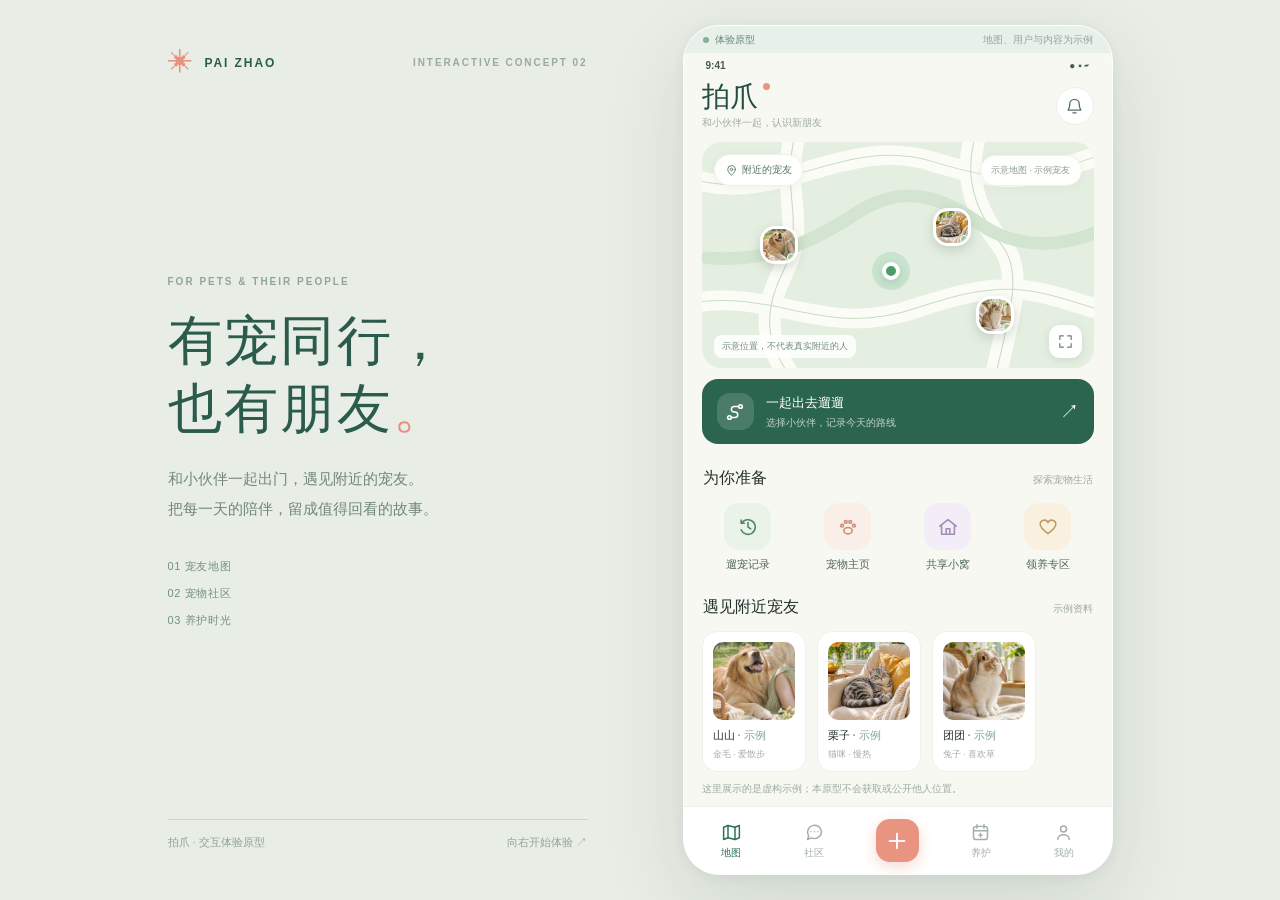
==== paizhua/index.html @ 7151ebad "Add Paizhua pet prototype share page" ====
<!doctype html>
<html lang="zh-CN">
<head>
  <meta charset="utf-8"><meta name="viewport" content="width=device-width,initial-scale=1,viewport-fit=cover">
  <meta name="theme-color" content="#f8f8f3"><title>拍爪 · 宠物交友体验原型</title>
  <link rel="stylesheet" href="style.css">
</head>
<body>
  <main class="stage">
    <aside class="editorial">
      <div class="editorial-brand"><span class="editorial-star">✳</span> PAI ZHAO <span class="v-label">INTERACTIVE CONCEPT 02</span></div>
      <div class="editorial-copy"><p class="eyebrow">FOR PETS & THEIR PEOPLE</p><h1>有宠同行，<br>也有朋友<span>。</span></h1><p>和小伙伴一起出门，遇见附近的宠友。<br>把每一天的陪伴，留成值得回看的故事。</p><div class="concept-list"><span>01 宠友地图</span><span>02 宠物社区</span><span>03 养护时光</span></div></div>
      <div class="editorial-footer"><span>拍爪 · 交互体验原型</span><span>向右开始体验 ↗</span></div>
    </aside>
    <section class="phone" aria-label="拍爪手机体验界面"><div class="demo-ribbon"><span class="ribbon-dot"></span> 体验原型 <span>地图、用户与内容为示例</span></div><div id="app" class="app"></div></section>
  </main>
  <div id="toast" role="status" aria-live="polite"></div>
  <script src="app.js"></script>
</body>
</html>
---- paizhua/style.css ----
:root{font-family:-apple-system,BlinkMacSystemFont,"PingFang SC","Microsoft YaHei",sans-serif;background:#e8ede6;color:#24312c;font-synthesis:none;--ink:#26342e;--green:#29634f;--green-dark:#224d3f;--sage:#e1efe1;--muted:#8d9c91;--line:#ecf0e9;--coral:#e88d7c;--sand:#f7f7f0;--white:#fff;--lav:#edeaf6}
*{box-sizing:border-box}html,body{margin:0;min-height:100%}button,input,select,textarea{font:inherit}button{cursor:pointer;border:0;background:none;color:inherit}button:focus-visible,input:focus-visible,select:focus-visible,textarea:focus-visible{outline:3px solid #87bea1;outline-offset:2px}img{display:block;max-width:100%}svg{display:block;width:22px;height:22px;fill:none;stroke:currentColor;stroke-width:1.7;stroke-linecap:round;stroke-linejoin:round}
[hidden]{display:none!important}.field label.upload{display:flex}
.stage{min-height:100vh;display:flex;align-items:center;justify-content:center;gap:95px;padding:24px}.editorial{width:420px;height:min(800px,calc(100vh - 50px));min-height:560px;display:flex;flex-direction:column;justify-content:space-between;color:#2a5b4b}.editorial-brand{display:flex;gap:10px;align-items:center;font-size:12px;letter-spacing:.16em;font-weight:800}.editorial-star{font-size:25px;line-height:1;color:#e7927d}.v-label{margin-left:auto;color:#9aaa9f;font-size:10px}.editorial-copy h1{font:700 54px/1.25 "Songti SC","SimSun",serif;letter-spacing:.045em;margin:21px 0}.editorial-copy h1 span{color:#e98f7f}.editorial-copy>p:not(.eyebrow){font-size:15px;line-height:2;color:#71877a}.eyebrow{font-size:10px;letter-spacing:.2em;font-weight:800;color:#91a69a}.concept-list{display:flex;flex-direction:column;gap:12px;font-size:11px;letter-spacing:.06em;color:#739181;margin-top:35px}.editorial-footer{border-top:1px solid #cbd7cc;padding-top:15px;display:flex;justify-content:space-between;font-size:11px;color:#92a397}
.phone{width:430px;height:min(850px,calc(100vh - 44px));min-height:620px;background:#f8f8f3;border:1px solid #fff;border-radius:36px;overflow:hidden;display:flex;flex-direction:column;box-shadow:0 28px 80px #2f473b20,0 2px 12px #2f473b10;position:relative}.demo-ribbon{flex:none;height:27px;display:flex;align-items:center;gap:6px;padding:0 19px;background:#e8f1e9;color:#678779;font-size:10px}.demo-ribbon span:last-child{margin-left:auto;color:#90a79a}.ribbon-dot{width:6px;height:6px;background:#83b395;border-radius:50%}.app{flex:1;min-height:0;display:flex;flex-direction:column;position:relative}.screen{flex:1;min-height:0;overflow-y:auto;overscroll-behavior:contain;scrollbar-width:none;animation:appear .22s ease-out}.screen::-webkit-scrollbar{display:none}@keyframes appear{from{opacity:.45;transform:translateY(5px)}to{opacity:1;transform:translateY(0)}}.status{height:25px;padding:0 22px;display:flex;justify-content:space-between;align-items:center;font-size:10px;font-weight:700;color:#435d50}.wrap{padding:0 18px 26px}.top{display:flex;align-items:center;justify-content:space-between;min-height:56px;gap:8px}.brand{font:700 28px/1 "Songti SC","SimSun",serif;color:#244d3f;letter-spacing:.03em}.brand i{display:inline-block;width:7px;height:7px;background:#ec947f;border-radius:50%;vertical-align:top;margin-left:4px}.top-sub{font-size:10px;color:#9caaa0;margin-top:5px}.icon-button{width:38px;height:38px;border:1px solid #edf0ea;background:white;display:grid;place-items:center;border-radius:50%;color:#567062;flex:none}.icon-button svg{width:19px;height:19px}.top-actions{display:flex;gap:8px}.small-head{height:56px;display:flex;align-items:center;gap:11px}.small-head h1{font-size:18px;letter-spacing:.01em;margin:0;font-weight:750}.small-head .right{margin-left:auto;color:#df8b79;font-size:12px;font-weight:700}.back{padding:6px;margin-left:-7px}.back svg{width:20px;height:20px}.sub{font-size:11px;color:#8fa095;margin:5px 0 0;line-height:1.6}.title{font-size:23px;letter-spacing:-.03em;margin:0}.section-head{display:flex;align-items:baseline;justify-content:space-between;margin:24px 1px 13px}.section-head h2{font-size:16px;margin:0;letter-spacing:.01em}.section-head span,.section-head button{font-size:10px;color:#9caa9f}.chip-row{display:flex;gap:7px;overflow-x:auto;scrollbar-width:none;padding-bottom:2px}.chip{white-space:nowrap;padding:8px 13px;background:#fff;color:#8a9a8d;border:1px solid #eaf0e9;border-radius:30px;font-size:11px}.chip.on{background:#dbeede;border-color:#dbeede;color:#2b6a50;font-weight:700}.tag{display:inline-flex;align-items:center;gap:4px;background:#eef4ea;color:#71917b;padding:5px 8px;border-radius:8px;font-size:10px}.tiny{font-size:10px;color:#9ba9a0}.muted{color:#8e9e93}.card{background:#fff;border:1px solid #eef1ea;border-radius:17px}.primary{height:48px;border-radius:13px;background:var(--green);color:white;width:100%;font-size:13px;font-weight:750}.primary:active,.press:active{transform:scale(.98)}.secondary{height:45px;border-radius:13px;border:1px solid #dde8df;background:white;color:#527b66;width:100%;font-size:12px;font-weight:700}.text-link{color:#518569;font-size:11px;font-weight:700}.notice{font-size:10px;line-height:1.7;color:#8e9f92;background:#eef3eb;border-radius:11px;padding:10px 12px}.notice.warm{background:#fcf2e8;color:#a58e77}.divider{height:1px;background:#eff1ed;margin:15px 0}.photo{object-fit:cover;background:#e9eee7}.avatar{height:39px;width:39px;border-radius:14px;object-fit:cover;background:#e7eee5;flex:none}
.nav{height:68px;flex:none;display:grid;grid-template-columns:repeat(5,1fr);align-items:center;background:#fff;border-top:1px solid #eef0e9;padding:4px 6px max(4px,env(safe-area-inset-bottom))}.nav button{display:flex;flex-direction:column;align-items:center;gap:3px;color:#a2afa5;font-size:10px}.nav button svg{width:21px;height:21px}.nav button.active{color:#2c7152;font-weight:750}.nav .plus{background:#e99480;color:#fff;width:43px;height:43px;border-radius:14px;margin:auto;display:grid;place-items:center;box-shadow:0 5px 14px #e4937b55}.nav .plus svg{width:22px;height:22px;stroke-width:2}
.map-card{position:relative;border-radius:20px;overflow:hidden;height:226px;background:#e5efe1;margin-top:8px}.map-svg{position:absolute;inset:0;width:100%;height:100%;stroke:none;fill:none}.map-top{position:absolute;top:12px;left:12px;right:12px;display:flex;align-items:center;justify-content:space-between;gap:8px}.map-loc,.map-badge{background:#fffffff2;border:1px solid #edf2ea;border-radius:20px;padding:8px 10px;font-size:10px;color:#587768;display:flex;align-items:center;gap:4px;box-shadow:0 2px 9px #39584010}.map-loc svg{width:13px;height:13px}.map-badge{font-size:9px;color:#8d9f90}.pin{position:absolute;width:38px;height:38px;border-radius:15px;border:3px solid #fff;overflow:hidden;box-shadow:0 4px 12px #34513b33;padding:0;animation:bob 3s ease-in-out infinite}.pin img{height:100%;width:100%;object-fit:cover}.pin:after{content:"";position:absolute;bottom:0;right:0;width:6px;height:6px;background:#9ccc9e;border-radius:50%;border:1px solid white}.pin.p1{left:15%;top:37%}.pin.p2{left:59%;top:29%;animation-delay:.6s}.pin.p3{left:70%;top:68%;animation-delay:1.2s}@keyframes bob{0%,100%{transform:translateY(0)}50%{transform:translateY(-3px)}}.map-me{position:absolute;left:46%;top:53%;width:18px;height:18px;background:#4e9b6c;border:4px solid #fff;border-radius:50%;box-shadow:0 0 0 10px #7cc39a44,0 3px 10px #47705a44}.map-caption{position:absolute;bottom:10px;left:12px;font-size:9px;color:#718b78;background:#ffffffda;padding:5px 8px;border-radius:8px}.map-expand{position:absolute;right:12px;bottom:10px;background:#fff;border-radius:11px;width:33px;height:33px;display:grid;place-items:center;color:#64836c;box-shadow:0 2px 8px #34533c22}.map-expand svg{width:17px;height:17px}.walk-cta{display:flex;align-items:center;gap:12px;background:#2c654f;color:white;padding:14px 15px;border-radius:16px;margin-top:11px;width:100%;text-align:left}.walk-cta .round{width:37px;height:37px;border-radius:13px;background:#ffffff25;display:grid;place-items:center}.walk-cta strong{display:block;font-size:13px}.walk-cta small{display:block;font-size:10px;opacity:.7;margin-top:4px}.walk-cta .arr{margin-left:auto;font-size:19px}.quick-grid{display:grid;grid-template-columns:repeat(4,1fr);gap:8px}.quick{display:flex;flex-direction:column;align-items:center;gap:7px;font-size:11px;color:#51685b}.quick-icon{width:47px;height:47px;border-radius:15px;display:grid;place-items:center;background:#eaf3e8;color:#51846a}.quick:nth-child(2) .quick-icon{background:#f9eee8;color:#d28876}.quick:nth-child(3) .quick-icon{background:#f3edf8;color:#a28bb5}.quick:nth-child(4) .quick-icon{background:#f9f0df;color:#c39b5e}.quick-icon svg{width:22px;height:22px}.friends{display:flex;gap:11px;overflow:auto;scrollbar-width:none}.friend{min-width:104px;width:104px;background:#fff;border:1px solid #eef1eb;border-radius:15px;padding:10px;text-align:left}.friend img{width:100%;height:78px;object-fit:cover;border-radius:10px}.friend strong{display:block;font-size:11px;margin-top:8px}.friend small{font-size:9px;color:#a2ada3}.friend i{font-style:normal;color:#7ca78d}.near-note{font-size:10px;color:#9bab9f;line-height:1.5;margin:9px 0 0}.feature-row{display:flex;gap:9px}.feature-tile{flex:1;text-align:left;background:#f9eee8;border-radius:15px;padding:13px;min-height:74px}.feature-tile:nth-child(2){background:#eef0f8}.feature-tile strong{display:block;font-size:12px}.feature-tile small{font-size:10px;color:#a19d98;display:block;margin-top:5px}
.walk-map{height:280px}.walk-info{display:flex;align-items:center;gap:10px;padding:14px;background:#fff;border:1px solid #eef1eb;border-radius:15px;margin:12px 0}.walk-info strong{font-size:13px}.walk-info small{font-size:10px;display:block;color:#98a89c;margin-top:4px}.walk-info .mode{margin-left:auto;font-size:10px;background:#e7f2e8;color:#6b9a7c;padding:7px 9px;border-radius:20px}.stats{display:flex;justify-content:space-around;background:#fff;border-radius:16px;padding:15px 0;border:1px solid #edf0e9}.stats strong{font-size:22px;letter-spacing:-.04em}.stats small{display:block;color:#a5b1a8;font-size:10px;margin-top:4px}.stats div{text-align:center}.action-row{display:grid;grid-template-columns:repeat(4,1fr);gap:8px}.mini-action{display:flex;align-items:center;flex-direction:column;gap:6px;font-size:10px;color:#678074}.mini-action span{height:43px;width:43px;background:#fff;border:1px solid #edf0e9;border-radius:14px;display:grid;place-items:center;color:#629478}.mini-action svg{height:20px;width:20px}.walk-controls{display:flex;gap:9px;margin-top:20px}.walk-controls button{flex:1}.route-list{display:flex;flex-direction:column;gap:9px}.route-item{text-align:left;padding:14px;width:100%;display:flex;align-items:center;gap:12px}.route-icon{width:42px;height:42px;border-radius:14px;background:#e7f2e7;color:#6b9a7c;display:grid;place-items:center}.route-item strong{display:block;font-size:12px}.route-item small{display:block;font-size:10px;color:#9dac9f;margin-top:5px}.route-item .arr{margin-left:auto;color:#a9b8ac}.route-preview{height:235px}
.feed-grid{display:grid;grid-template-columns:1fr 1fr;gap:10px;margin-top:13px}.post{overflow:hidden;cursor:pointer}.post img{width:100%;height:150px;object-fit:cover}.post-body{padding:11px}.post-body h3{font-size:12px;line-height:1.45;margin:0 0 9px;min-height:34px;word-break:break-word}.post-author{display:flex;align-items:center;gap:6px;font-size:10px;color:#98a69c}.post-author img{width:22px;height:22px;border-radius:50%;object-fit:cover}.post-author span:last-child{margin-left:auto}.topic-strip{background:#e0eee0;border-radius:16px;padding:15px;margin-top:14px;display:flex;align-items:center}.topic-strip small{font-size:9px;color:#78a389;letter-spacing:.08em}.topic-strip strong{font:700 16px "Songti SC","SimSun",serif;display:block;color:#315b48;margin-top:5px}.topic-strip button{margin-left:auto;border-radius:20px;background:#fff;padding:8px 12px;color:#5d8f72;font-size:10px}.detail-img{width:100%;max-height:360px;border-radius:18px;object-fit:cover}.detail-author{display:flex;gap:9px;align-items:center;margin:13px 0}.detail-author strong{font-size:12px}.detail-author small{display:block;color:#9dac9f;font-size:10px;margin-top:4px}.detail-author button{margin-left:auto;background:#eaf3e9;border-radius:20px;color:#5a9675;font-size:10px;padding:8px 13px}.detail-title{font-size:18px;margin:13px 0 8px}.detail-copy{font-size:12px;line-height:1.8;color:#6d7e72;white-space:pre-wrap;word-break:break-word}.detail-tools{display:flex;gap:22px;border-top:1px solid #eff1eb;border-bottom:1px solid #eff1eb;padding:13px 0}.detail-tools button{display:flex;gap:5px;align-items:center;color:#829388;font-size:11px}.detail-tools svg{width:18px;height:18px}.comment-input{display:flex;gap:9px;margin-top:15px}.comment-input input{flex:1;min-width:0;background:#fff;border:1px solid #e8ede6;border-radius:22px;padding:11px 14px;font-size:12px}.comment-input button{color:#619679;font-size:12px;font-weight:700}.empty{padding:35px 10px;text-align:center;font-size:12px;color:#9bab9d;line-height:1.8}
.pet-hero{display:flex;align-items:center;gap:13px;margin:14px 0}.pet-photo{width:76px;height:76px;border-radius:25px;object-fit:cover}.pet-hero h2{font-size:21px;margin:0 0 6px}.pet-hero p{font-size:10px;color:#97a69b;margin:0}.pet-edit{margin-left:auto}.pet-stats{display:flex;justify-content:space-around;text-align:center;padding:15px 0;margin:13px 0}.pet-stats strong{font-size:18px;display:block}.pet-stats span{font-size:10px;color:#a1aea3}.wide-action{width:100%;display:flex;align-items:center;gap:11px;padding:14px 0;text-align:left;border-bottom:1px solid #f0f1ec}.wide-action svg{width:20px;height:20px;color:#77a58b}.wide-action strong{font-size:12px}.wide-action small{display:block;font-size:10px;margin-top:4px;color:#a5b1a7}.wide-action .arr{margin-left:auto;color:#aab9ae}.wide-action:last-child{border:0}.album-grid{display:grid;grid-template-columns:repeat(3,1fr);gap:7px}.album-grid img{width:100%;height:105px;object-fit:cover;border-radius:12px}.pet-card{padding:16px;margin:12px 0}.pet-card .pet-top{display:flex;align-items:center;gap:10px}.pet-card .pet-top h3{font-size:15px;margin:0}.pet-card .pet-top p{font-size:10px;color:#a1b0a4;margin:5px 0 0}.pet-card .pet-top .tag{margin-left:auto}.pet-card .bar{display:flex;gap:8px;margin-top:14px}.pet-card .bar button{flex:1;background:#f1f7ef;color:#71917c;border-radius:10px;padding:10px;font-size:10px}.feature-list{display:grid;grid-template-columns:1fr 1fr;gap:9px}.feature-button{padding:14px;text-align:left;display:flex;align-items:center;gap:10px}.feature-button .ico{background:#e9f2e8;color:#70a084;width:40px;height:40px;border-radius:13px;display:grid;place-items:center;flex:none}.feature-button:nth-child(2n) .ico{background:#f9eee8;color:#d3927e}.feature-button .ico svg{width:20px;height:20px}.feature-button strong{display:block;font-size:11px}.feature-button small{display:block;font-size:9px;color:#a7b1a8;margin-top:4px}.timeline{display:flex;flex-direction:column}.timeline-row{display:flex;gap:12px;padding:14px 0;border-bottom:1px solid #edf0e9}.timeline-date{width:48px;flex:none;font-size:10px;color:#9eaea2}.timeline-row strong{font-size:12px}.timeline-row small{display:block;font-size:10px;color:#a3b1a6;margin-top:4px}.timeline-row button{margin-left:auto;font-size:10px;color:#659879}
.pet-id-card{display:flex;align-items:center;justify-content:space-between;background:#e7f1e7;color:#6e9780;border-radius:12px;padding:11px 13px;margin-top:12px;font-size:10px;letter-spacing:.04em}.pet-id-card strong{font-size:11px;letter-spacing:.08em;color:#4b7d62}
.timeline-date{width:70px;white-space:nowrap}
.form{padding-bottom:20px}.field{margin:16px 0}.field label{display:block;font-size:11px;font-weight:700;color:#62786b;margin-bottom:8px}.field input,.field select,.field textarea{display:block;width:100%;border:1px solid #e7ece5;background:#fff;border-radius:12px;padding:13px;color:#334b3e;font-size:12px;outline:0}.field textarea{min-height:105px;resize:vertical;line-height:1.7}.field-grid{display:grid;grid-template-columns:1fr 1fr;gap:10px}.choice-row{display:flex;gap:8px}.choice-row button{background:#fff;border:1px solid #e9ede7;color:#879b8e;border-radius:20px;padding:8px 12px;font-size:11px}.choice-row button.active{background:#e3f1e3;color:#397454;border-color:#cde5d1}.upload{width:100%;height:110px;border-radius:14px;border:1px dashed #cbdcce;background:#fff;display:flex;align-items:center;justify-content:center;gap:8px;color:#93aa9a;font-size:11px;overflow:hidden;cursor:pointer}.upload img{height:100%;width:100%;object-fit:cover}.upload svg{width:23px;height:23px}.fine{font-size:10px;color:#a2afa5;line-height:1.7}.agreement{font-size:11px;color:#879b8d;display:flex;gap:8px;align-items:flex-start;margin:15px 0}.agreement input{accent-color:#72a185}.auth-title{font-size:27px;line-height:1.3;margin:28px 0 10px}.auth-desc{font-size:12px;color:#96a69a;line-height:1.8}.auth-form{padding:0 7px 25px}.age-hint{font-size:10px;color:#a2b0a4;margin:7px 0}
.calendar{padding:13px 14px 8px;margin-top:12px}.calendar-head{display:flex;justify-content:space-between;align-items:center;color:#446c56;font-size:12px}.calendar-head button{width:30px;height:30px;border-radius:10px;background:#f1f6ef;font-size:19px;line-height:1}.calendar-grid{display:grid;grid-template-columns:repeat(7,1fr);text-align:center;gap:2px}.calendar-grid.weekdays{color:#a4b2a6;font-size:10px;margin:11px 0 3px}.cal-day{height:32px;border-radius:11px;font-size:11px;color:#60766a;position:relative}.cal-day.today{font-weight:800}.cal-day.selected{background:#dcefe0;color:#316d4e}.cal-day.marked:after{content:"";position:absolute;width:4px;height:4px;background:#e99480;border-radius:50%;bottom:3px;left:calc(50% - 2px)}
.adoption-card{display:flex;gap:12px;padding:10px;margin-top:10px}.adoption-card img{width:100px;height:100px;border-radius:13px;object-fit:cover}.adoption-card .body{padding:3px 0;flex:1}.adoption-card strong{font-size:14px}.adoption-card p{font-size:10px;color:#9ba99e;margin:7px 0}.adoption-card .tag{margin-top:3px}.adoption-card button{font-size:10px;color:#5e9878;margin-top:9px;padding:0}.article{background:#fff;border-radius:16px;border:1px solid #edf0e9;padding:15px;margin-top:10px;text-align:left;width:100%}.article strong{font-size:13px}.article p{font-size:10px;color:#99a99d;line-height:1.6;margin:7px 0 0}.chat-box{min-height:320px;padding:10px 0}.chat-bubble{background:#fff;border-radius:5px 16px 16px 16px;padding:13px;max-width:90%;font-size:12px;line-height:1.8;color:#5f7768;margin:10px 0}.chat-bubble.me{margin-left:auto;background:#e2f0e2;border-radius:16px 5px 16px 16px}.ai-img{width:100%;height:300px;object-fit:cover;border-radius:18px}.ai-demo{font-size:10px;color:#a69685;background:#fff3e6;border-radius:10px;padding:11px;line-height:1.6;margin:12px 0}.shop-box{height:190px;background:#edf3e9;border-radius:20px;display:grid;place-items:center;text-align:center;color:#77a188}.shop-box svg{width:40px;height:40px;margin:auto auto 9px}.shop-box strong{display:block;font-size:14px}.shop-box p{font-size:10px;color:#9eafa2}
.ai-img{object-position:center 25%}
#toast{position:fixed;left:50%;bottom:30px;transform:translate(-50%,12px);background:#2e493a;color:#fff;padding:10px 16px;border-radius:25px;font-size:11px;z-index:20;opacity:0;pointer-events:none;transition:.2s;max-width:calc(100vw - 28px);text-align:center;box-shadow:0 6px 18px #24372d33}#toast.show{opacity:1;transform:translate(-50%,0)}
@media(max-width:820px){body{background:#f8f8f3}.stage{display:block;padding:0;min-height:100dvh}.editorial{display:none}.phone{width:100%;height:100dvh;min-height:0;border:0;border-radius:0;box-shadow:none}.demo-ribbon{height:calc(26px + env(safe-area-inset-top));padding-top:env(safe-area-inset-top)}#toast{bottom:calc(80px + env(safe-area-inset-bottom))}}
@media(max-width:350px){.wrap{padding-left:14px;padding-right:14px}.quick-grid{gap:4px}.map-card{height:205px}.quick{font-size:10px}.feed-grid{gap:7px}.feature-button{padding:10px}.feature-button .ico{width:36px;height:36px}}
@media(prefers-reduced-motion:reduce){*,*:before,*:after{animation-duration:.001ms!important;transition-duration:.001ms!important}}
@keyframes draw{from{stroke-dashoffset:550}to{stroke-dashoffset:0}}
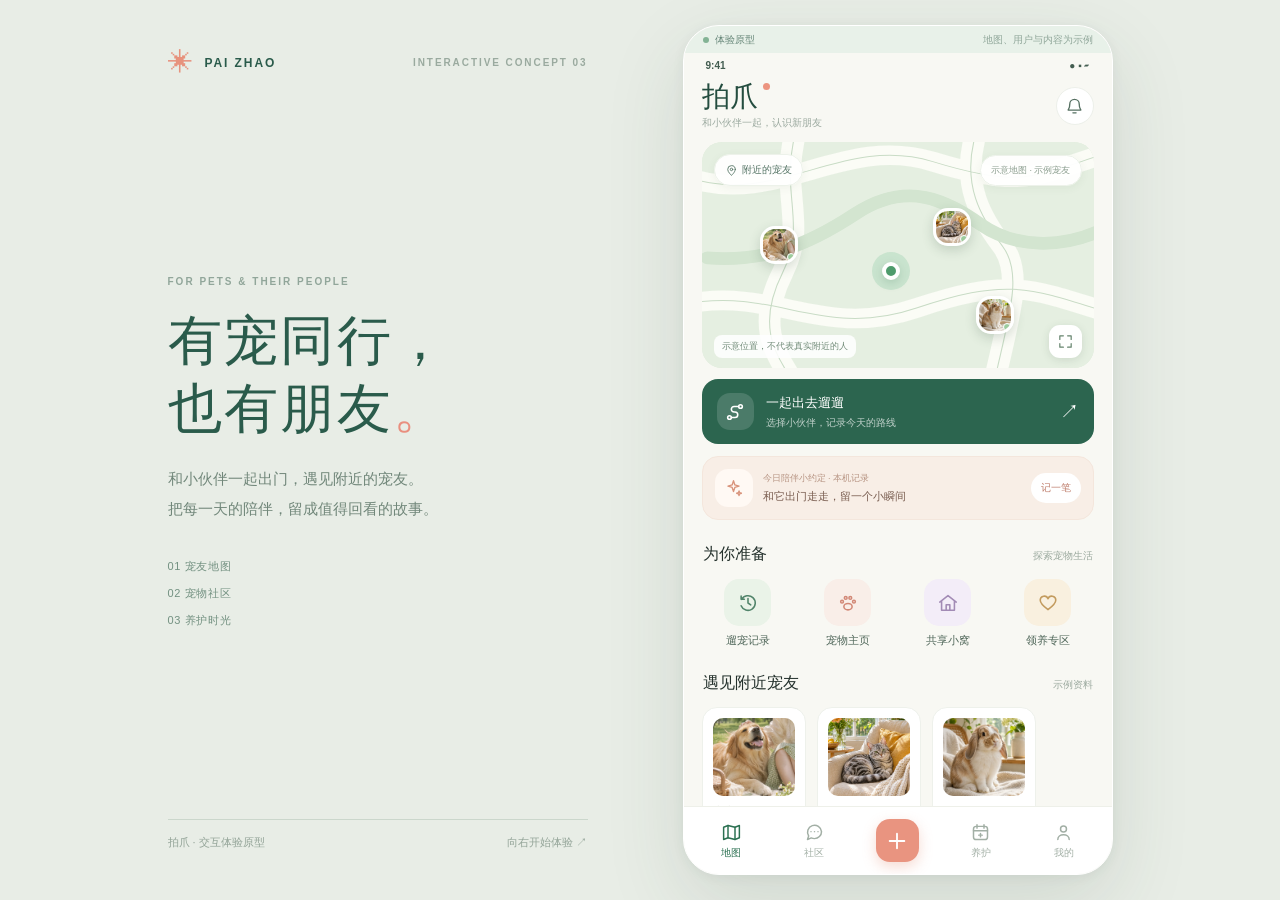
==== commit 2499d820: "Improve Paizhua interactions and merchant concept" ====
--- a/paizhua/index.html
+++ b/paizhua/index.html
@@ -1,20 +1,20 @@
-<!doctype html>
-<html lang="zh-CN">
-<head>
-  <meta charset="utf-8"><meta name="viewport" content="width=device-width,initial-scale=1,viewport-fit=cover">
-  <meta name="theme-color" content="#f8f8f3"><title>拍爪 · 宠物交友体验原型</title>
-  <link rel="stylesheet" href="style.css">
-</head>
-<body>
-  <main class="stage">
-    <aside class="editorial">
-      <div class="editorial-brand"><span class="editorial-star">✳</span> PAI ZHAO <span class="v-label">INTERACTIVE CONCEPT 02</span></div>
-      <div class="editorial-copy"><p class="eyebrow">FOR PETS & THEIR PEOPLE</p><h1>有宠同行，<br>也有朋友<span>。</span></h1><p>和小伙伴一起出门，遇见附近的宠友。<br>把每一天的陪伴，留成值得回看的故事。</p><div class="concept-list"><span>01 宠友地图</span><span>02 宠物社区</span><span>03 养护时光</span></div></div>
-      <div class="editorial-footer"><span>拍爪 · 交互体验原型</span><span>向右开始体验 ↗</span></div>
-    </aside>
-    <section class="phone" aria-label="拍爪手机体验界面"><div class="demo-ribbon"><span class="ribbon-dot"></span> 体验原型 <span>地图、用户与内容为示例</span></div><div id="app" class="app"></div></section>
-  </main>
-  <div id="toast" role="status" aria-live="polite"></div>
-  <script src="app.js"></script>
-</body>
-</html>
+<!doctype html>
+<html lang="zh-CN">
+<head>
+  <meta charset="utf-8"><meta name="viewport" content="width=device-width,initial-scale=1,viewport-fit=cover">
+  <meta name="theme-color" content="#f8f8f3"><title>拍爪 · 宠物交友体验原型</title>
+  <link rel="stylesheet" href="style.css?v=3">
+</head>
+<body>
+  <main class="stage">
+    <aside class="editorial">
+      <div class="editorial-brand"><span class="editorial-star">✳</span> PAI ZHAO <span class="v-label">INTERACTIVE CONCEPT 03</span></div>
+      <div class="editorial-copy"><p class="eyebrow">FOR PETS & THEIR PEOPLE</p><h1>有宠同行，<br>也有朋友<span>。</span></h1><p>和小伙伴一起出门，遇见附近的宠友。<br>把每一天的陪伴，留成值得回看的故事。</p><div class="concept-list"><span>01 宠友地图</span><span>02 宠物社区</span><span>03 养护时光</span></div></div>
+      <div class="editorial-footer"><span>拍爪 · 交互体验原型</span><span>向右开始体验 ↗</span></div>
+    </aside>
+    <section class="phone" aria-label="拍爪手机体验界面"><div class="demo-ribbon"><span class="ribbon-dot"></span> 体验原型 <span>地图、用户与内容为示例</span></div><div id="app" class="app"></div></section>
+  </main>
+  <div id="toast" role="status" aria-live="polite"></div>
+  <script src="app.js?v=3"></script>
+</body>
+</html>
--- a/paizhua/style.css
+++ b/paizhua/style.css
@@ -19,3 +19,18 @@
 @media(max-width:350px){.wrap{padding-left:14px;padding-right:14px}.quick-grid{gap:4px}.map-card{height:205px}.quick{font-size:10px}.feed-grid{gap:7px}.feature-button{padding:10px}.feature-button .ico{width:36px;height:36px}}
 @media(prefers-reduced-motion:reduce){*,*:before,*:after{animation-duration:.001ms!important;transition-duration:.001ms!important}}
 @keyframes draw{from{stroke-dashoffset:550}to{stroke-dashoffset:0}}
+
+/* Gentle feedback and transitions, with motion reduced when requested. */
+.screen{animation:none}
+.screen-enter{animation:screen-enter .24s cubic-bezier(.2,.7,.25,1) both}
+@keyframes screen-enter{from{opacity:.72;transform:translateX(9px)}to{opacity:1;transform:translateX(0)}}
+button,.post{transition:transform .18s ease,background-color .18s ease,border-color .18s ease,box-shadow .18s ease}
+button:active,.post:active{transform:scale(.975)}
+.nav button.active svg{animation:nav-settle .28s ease both}
+@keyframes nav-settle{from{transform:translateY(2px);opacity:.65}to{transform:translateY(0);opacity:1}}
+.daily-card{margin-top:12px;padding:12px 12px;display:flex;align-items:center;gap:10px;border-radius:16px;background:#f8eee6;border:1px solid #f4e6dc}
+.daily-icon,.shop-entry-icon{width:38px;height:38px;flex:none;display:grid;place-items:center;border-radius:13px;background:#fff9f4;color:#d9947c}
+.daily-icon svg,.shop-entry-icon svg{height:19px;width:19px}.daily-copy{min-width:0;flex:1}.daily-copy small{display:block;font-size:9px;color:#b79483}.daily-copy strong{display:block;margin-top:4px;font-size:11px;color:#795d50;line-height:1.4}.daily-done{flex:none;background:#fff;color:#bf7f6e;border-radius:18px;padding:8px 10px;font-size:10px;font-weight:700}.daily-done.is-done{background:#dbeedc;color:#4f8968}
+.shop-entry{width:100%;display:flex;align-items:center;gap:11px;text-align:left;background:#f0edfa;border-radius:16px;padding:12px}.shop-entry-icon{background:#fff;color:#9b8fba}.shop-entry strong,.shop-entry small{display:block}.shop-entry strong{font-size:12px}.shop-entry small{font-size:10px;color:#a19bb3;margin-top:5px}.shop-entry .arr{margin-left:auto;color:#9c8fb5;font-size:19px}
+.market-hero{position:relative;overflow:hidden;min-height:170px;border-radius:20px;padding:20px;background:#dfeee1;display:flex;justify-content:space-between;align-items:center}.market-hero span,.merchant-head>span,.merchant-banner span,.market-heading small{font-size:9px;letter-spacing:.14em;color:#7ba38a;font-weight:750}.market-hero h2,.merchant-head h2{font:700 24px/1.35 'Songti SC','SimSun',serif;color:#365c48;margin:12px 0 7px}.market-hero p,.merchant-head p{font-size:10px;color:#819f8a;margin:0}.market-hero-art{position:relative;width:100px;height:100px;border-radius:32px;background:#f8f9f1;display:grid;place-items:center;color:#75a489;transform:rotate(7deg);box-shadow:0 12px 25px #5c8f6d20}.market-hero-art svg{height:49px;width:49px;stroke-width:1.25}.market-hero-art i,.market-art i{position:absolute;font-style:normal;font-size:24px;color:#e99e83;right:13px;top:10px}.market-note{font-size:10px;line-height:1.7;color:#9b9e8f;margin:12px 2px}.market-heading{display:flex;justify-content:space-between;align-items:end;margin:21px 1px 12px}.market-heading h2{font-size:17px;margin:5px 0 0}.market-heading button{background:#fff;border:1px solid #e8eee6;border-radius:20px;padding:9px 12px;font-size:10px;color:#5a8d70}.market-heading button span{margin-left:5px}.market-filters{margin-bottom:11px}.market-grid{display:grid;grid-template-columns:1fr 1fr;gap:10px}.market-item{padding:0;overflow:hidden;text-align:left}.market-art{height:142px;display:grid;place-items:center;position:relative;overflow:hidden}.market-art:before{content:'';position:absolute;width:95px;height:95px;border-radius:32px;transform:rotate(-9deg);background:#ffffff90}.market-art svg{width:56px;height:56px;stroke-width:1.3;z-index:1}.market-art.mint{background:#dfede0;color:#6e9d7d}.market-art.peach{background:#fae8df;color:#d5947e}.market-art.lavender{background:#eae7f4;color:#9c8db8}.ad-label{position:absolute;top:9px;left:9px;z-index:2;font-size:9px;color:#7f8b7f;background:#ffffffd9;border-radius:6px;padding:4px 6px}.market-art i{font-size:19px;z-index:1}.market-item-copy{padding:12px}.market-item-copy strong,.market-item-copy small,.market-item-copy>span{display:block}.market-item-copy strong{font-size:12px}.market-item-copy small{margin-top:6px;color:#9eaca1;font-size:10px}.market-item-copy>span{border-top:1px solid #f0f1ed;margin-top:11px;padding-top:9px;color:#709d80;font-size:10px}.market-item-copy b{float:right}.merchant-banner{display:flex;align-items:center;justify-content:space-between;background:#f8eee7;border-radius:16px;padding:16px;margin-top:16px}.merchant-banner span{color:#bf9888}.merchant-banner strong,.merchant-banner small{display:block}.merchant-banner strong{font:700 14px 'Songti SC','SimSun',serif;margin:7px 0}.merchant-banner small{font-size:10px;line-height:1.5;color:#ae9a8f}.merchant-banner button{width:37px;height:37px;border-radius:50%;background:#fff;color:#c88e79;font-size:19px}.market-detail-art{height:240px;border-radius:20px}.market-detail-art:before{width:135px;height:135px;border-radius:42px}.market-detail-art svg{width:76px;height:76px}.market-detail-copy{padding:18px 2px}.market-detail-copy h2{font-size:20px;margin:12px 0 8px}.market-detail-copy p{font-size:12px;color:#899b8e;line-height:1.7}.market-merchant{display:flex;align-items:center;gap:10px;margin-top:18px}.market-merchant svg{background:#eef5ed;border-radius:11px;padding:9px;width:39px;height:39px;color:#78a189}.market-merchant strong,.market-merchant small{display:block}.market-merchant strong{font-size:11px}.market-merchant small{font-size:10px;color:#a1afa3;margin-top:5px}.merchant-head{padding:16px 2px 18px}.merchant-head h2{font-size:25px}.merchant-steps{background:#fff;border:1px solid #edf0e9;border-radius:17px;padding:0 14px}.merchant-steps>div{display:flex;gap:13px;align-items:center;padding:13px 0;border-bottom:1px solid #f0f2ee}.merchant-steps>div:last-child{border:0}.merchant-steps b{font-size:10px;color:#bf9a86;background:#fcf0e8;padding:9px;border-radius:10px}.merchant-steps strong,.merchant-steps small{display:block}.merchant-steps strong{font-size:11px}.merchant-steps small{font-size:10px;color:#a1afa3;margin-top:4px}
+@media(prefers-reduced-motion:reduce){.screen-enter,.nav button.active svg{animation:none}button,.post{transition:none}}
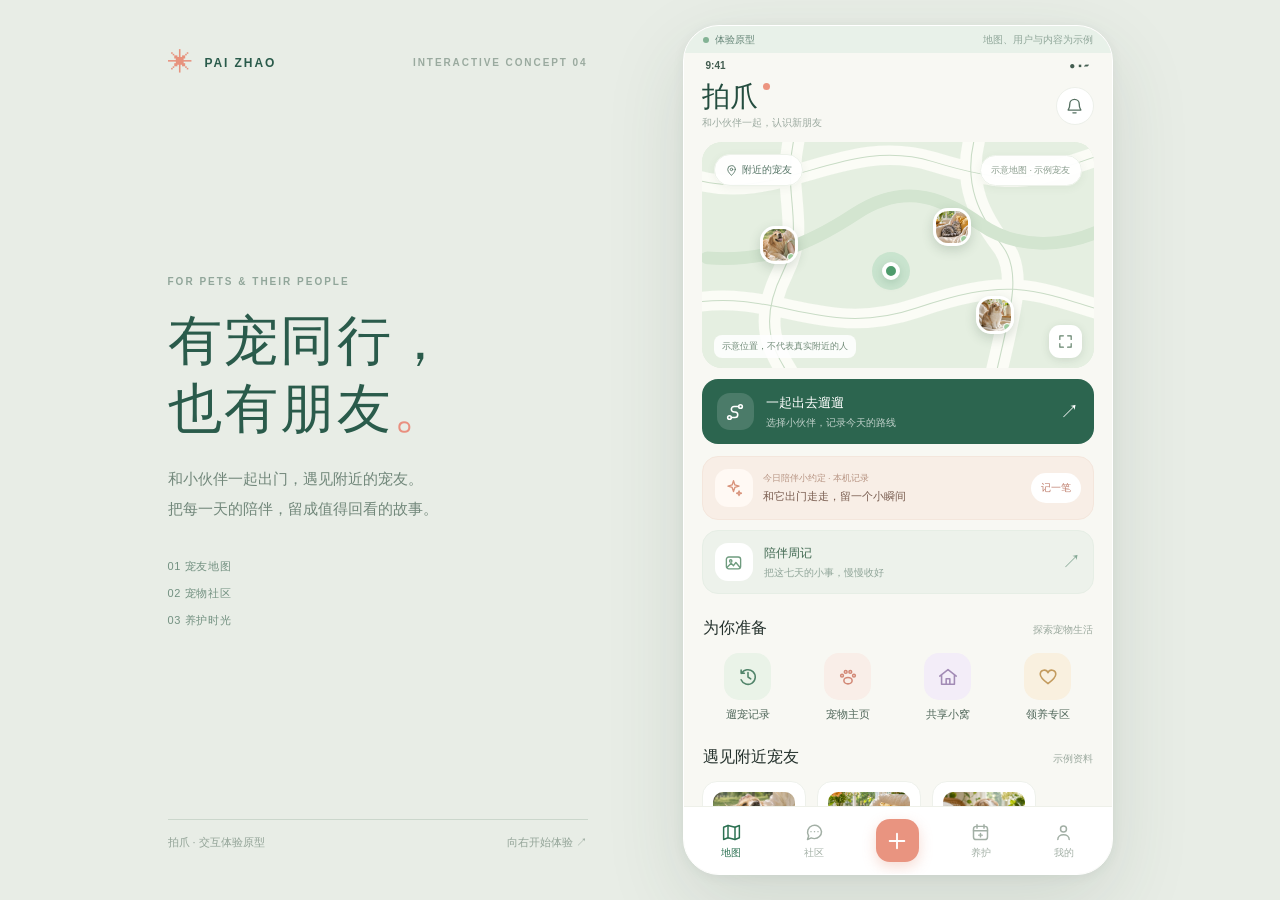
==== commit cf5f74b7: "Add Paizhua weekly memories prototype" ====
--- a/paizhua/index.html
+++ b/paizhua/index.html
@@ -3,18 +3,18 @@
 <head>
   <meta charset="utf-8"><meta name="viewport" content="width=device-width,initial-scale=1,viewport-fit=cover">
   <meta name="theme-color" content="#f8f8f3"><title>拍爪 · 宠物交友体验原型</title>
-  <link rel="stylesheet" href="style.css?v=3">
+  <link rel="stylesheet" href="style.css?v=4">
 </head>
 <body>
   <main class="stage">
     <aside class="editorial">
-      <div class="editorial-brand"><span class="editorial-star">✳</span> PAI ZHAO <span class="v-label">INTERACTIVE CONCEPT 03</span></div>
+      <div class="editorial-brand"><span class="editorial-star">✳</span> PAI ZHAO <span class="v-label">INTERACTIVE CONCEPT 04</span></div>
       <div class="editorial-copy"><p class="eyebrow">FOR PETS & THEIR PEOPLE</p><h1>有宠同行，<br>也有朋友<span>。</span></h1><p>和小伙伴一起出门，遇见附近的宠友。<br>把每一天的陪伴，留成值得回看的故事。</p><div class="concept-list"><span>01 宠友地图</span><span>02 宠物社区</span><span>03 养护时光</span></div></div>
       <div class="editorial-footer"><span>拍爪 · 交互体验原型</span><span>向右开始体验 ↗</span></div>
     </aside>
     <section class="phone" aria-label="拍爪手机体验界面"><div class="demo-ribbon"><span class="ribbon-dot"></span> 体验原型 <span>地图、用户与内容为示例</span></div><div id="app" class="app"></div></section>
   </main>
   <div id="toast" role="status" aria-live="polite"></div>
-  <script src="app.js?v=3"></script>
+  <script src="app.js?v=4"></script>
 </body>
 </html>
--- a/paizhua/style.css
+++ b/paizhua/style.css
@@ -34,3 +34,9 @@
 .shop-entry{width:100%;display:flex;align-items:center;gap:11px;text-align:left;background:#f0edfa;border-radius:16px;padding:12px}.shop-entry-icon{background:#fff;color:#9b8fba}.shop-entry strong,.shop-entry small{display:block}.shop-entry strong{font-size:12px}.shop-entry small{font-size:10px;color:#a19bb3;margin-top:5px}.shop-entry .arr{margin-left:auto;color:#9c8fb5;font-size:19px}
 .market-hero{position:relative;overflow:hidden;min-height:170px;border-radius:20px;padding:20px;background:#dfeee1;display:flex;justify-content:space-between;align-items:center}.market-hero span,.merchant-head>span,.merchant-banner span,.market-heading small{font-size:9px;letter-spacing:.14em;color:#7ba38a;font-weight:750}.market-hero h2,.merchant-head h2{font:700 24px/1.35 'Songti SC','SimSun',serif;color:#365c48;margin:12px 0 7px}.market-hero p,.merchant-head p{font-size:10px;color:#819f8a;margin:0}.market-hero-art{position:relative;width:100px;height:100px;border-radius:32px;background:#f8f9f1;display:grid;place-items:center;color:#75a489;transform:rotate(7deg);box-shadow:0 12px 25px #5c8f6d20}.market-hero-art svg{height:49px;width:49px;stroke-width:1.25}.market-hero-art i,.market-art i{position:absolute;font-style:normal;font-size:24px;color:#e99e83;right:13px;top:10px}.market-note{font-size:10px;line-height:1.7;color:#9b9e8f;margin:12px 2px}.market-heading{display:flex;justify-content:space-between;align-items:end;margin:21px 1px 12px}.market-heading h2{font-size:17px;margin:5px 0 0}.market-heading button{background:#fff;border:1px solid #e8eee6;border-radius:20px;padding:9px 12px;font-size:10px;color:#5a8d70}.market-heading button span{margin-left:5px}.market-filters{margin-bottom:11px}.market-grid{display:grid;grid-template-columns:1fr 1fr;gap:10px}.market-item{padding:0;overflow:hidden;text-align:left}.market-art{height:142px;display:grid;place-items:center;position:relative;overflow:hidden}.market-art:before{content:'';position:absolute;width:95px;height:95px;border-radius:32px;transform:rotate(-9deg);background:#ffffff90}.market-art svg{width:56px;height:56px;stroke-width:1.3;z-index:1}.market-art.mint{background:#dfede0;color:#6e9d7d}.market-art.peach{background:#fae8df;color:#d5947e}.market-art.lavender{background:#eae7f4;color:#9c8db8}.ad-label{position:absolute;top:9px;left:9px;z-index:2;font-size:9px;color:#7f8b7f;background:#ffffffd9;border-radius:6px;padding:4px 6px}.market-art i{font-size:19px;z-index:1}.market-item-copy{padding:12px}.market-item-copy strong,.market-item-copy small,.market-item-copy>span{display:block}.market-item-copy strong{font-size:12px}.market-item-copy small{margin-top:6px;color:#9eaca1;font-size:10px}.market-item-copy>span{border-top:1px solid #f0f1ed;margin-top:11px;padding-top:9px;color:#709d80;font-size:10px}.market-item-copy b{float:right}.merchant-banner{display:flex;align-items:center;justify-content:space-between;background:#f8eee7;border-radius:16px;padding:16px;margin-top:16px}.merchant-banner span{color:#bf9888}.merchant-banner strong,.merchant-banner small{display:block}.merchant-banner strong{font:700 14px 'Songti SC','SimSun',serif;margin:7px 0}.merchant-banner small{font-size:10px;line-height:1.5;color:#ae9a8f}.merchant-banner button{width:37px;height:37px;border-radius:50%;background:#fff;color:#c88e79;font-size:19px}.market-detail-art{height:240px;border-radius:20px}.market-detail-art:before{width:135px;height:135px;border-radius:42px}.market-detail-art svg{width:76px;height:76px}.market-detail-copy{padding:18px 2px}.market-detail-copy h2{font-size:20px;margin:12px 0 8px}.market-detail-copy p{font-size:12px;color:#899b8e;line-height:1.7}.market-merchant{display:flex;align-items:center;gap:10px;margin-top:18px}.market-merchant svg{background:#eef5ed;border-radius:11px;padding:9px;width:39px;height:39px;color:#78a189}.market-merchant strong,.market-merchant small{display:block}.market-merchant strong{font-size:11px}.market-merchant small{font-size:10px;color:#a1afa3;margin-top:5px}.merchant-head{padding:16px 2px 18px}.merchant-head h2{font-size:25px}.merchant-steps{background:#fff;border:1px solid #edf0e9;border-radius:17px;padding:0 14px}.merchant-steps>div{display:flex;gap:13px;align-items:center;padding:13px 0;border-bottom:1px solid #f0f2ee}.merchant-steps>div:last-child{border:0}.merchant-steps b{font-size:10px;color:#bf9a86;background:#fcf0e8;padding:9px;border-radius:10px}.merchant-steps strong,.merchant-steps small{display:block}.merchant-steps strong{font-size:11px}.merchant-steps small{font-size:10px;color:#a1afa3;margin-top:4px}
 @media(prefers-reduced-motion:reduce){.screen-enter,.nav button.active svg{animation:none}button,.post{transition:none}}
+
+.weekly-entry{width:100%;margin-top:10px;padding:12px;display:flex;align-items:center;gap:11px;text-align:left;border-radius:16px;background:#edf2eb;border:1px solid #e6eee5}
+.weekly-entry-icon{width:38px;height:38px;display:grid;place-items:center;flex:none;background:#fff;border-radius:13px;color:#6f9c7f}.weekly-entry-icon svg{height:19px;width:19px}.weekly-entry strong,.weekly-entry small{display:block}.weekly-entry strong{font-size:12px;color:#416952}.weekly-entry small{font-size:10px;color:#91a69a;margin-top:4px}.weekly-entry-arr{margin-left:auto;color:#85a895;font-size:19px}
+.weekly-hero{margin-top:15px;padding:18px;border-radius:21px;background:#e0efe3;position:relative;overflow:hidden}.weekly-hero:after{content:'✳';position:absolute;right:21px;top:48px;font-size:20px;color:#e8aa95}.weekly-hero-top{display:flex;justify-content:space-between;color:#80a68d;font-size:9px;letter-spacing:.08em;font-weight:750}.weekly-hero-main{display:flex;align-items:center;justify-content:space-between;gap:8px;padding:23px 0}.weekly-hero-main small{font-size:10px;color:#70947e}.weekly-hero-main h2{font:700 22px/1.4 'Songti SC','SimSun',serif;color:#365b48;margin:9px 0}.weekly-hero-main p{font-size:10px;color:#8ca795;margin:0}.weekly-hero-main img{width:89px;height:102px;object-fit:cover;border-radius:32px 32px 32px 8px;transform:rotate(5deg);border:4px solid #f8fbf5;box-shadow:0 8px 20px #658d6d2b}.weekly-stats{display:grid;grid-template-columns:repeat(4,1fr);text-align:center;border-radius:14px;background:#ffffffa8;padding:12px 4px}.weekly-stats div+div{border-left:1px solid #e0ebe1}.weekly-stats strong,.weekly-stats small{display:block}.weekly-stats strong{color:#4c775c;font-size:17px;line-height:1}.weekly-stats small{font-size:9px;color:#91a797;margin-top:6px;white-space:nowrap}
+.weekly-list{display:flex;flex-direction:column;gap:8px}.weekly-event{width:100%;display:flex;align-items:center;gap:10px;text-align:left;padding:12px}.weekly-event-icon{width:38px;height:38px;border-radius:13px;background:#eaf3e9;color:#6f9d7f;display:grid;place-items:center;flex:none}.weekly-event-icon.post{background:#fbede5;color:#d4917b}.weekly-event-icon.health{background:#efedf8;color:#9c91b5}.weekly-event-icon.daily{background:#fbf1df;color:#c6a06f}.weekly-event-icon svg{width:19px;height:19px}.weekly-event-text{min-width:0;flex:1}.weekly-event-text strong,.weekly-event-text small{display:block}.weekly-event-text strong{font-size:11px;overflow:hidden;text-overflow:ellipsis;white-space:nowrap}.weekly-event-text small{font-size:10px;color:#9faea3;margin-top:4px}.weekly-event-date{font-size:10px;color:#a6b4a8;white-space:nowrap}.weekly-empty{background:#fff;border:1px solid #edf1ea;text-align:center;border-radius:18px;padding:27px 16px}.weekly-empty>span{display:block;color:#dba08a;font-size:23px}.weekly-empty strong{display:block;font-size:13px;color:#53745d;margin-top:8px}.weekly-empty p{font-size:10px;color:#9eaea1;line-height:1.8}.weekly-empty button{font-size:11px;color:#6b9b7b;margin-top:4px}.weekly-share{margin-top:19px}.weekly-preview-intro{padding:17px 0 8px}.weekly-preview-intro>span{font-size:9px;letter-spacing:.15em;color:#8dab99;font-weight:750}.weekly-preview-intro h2{font:700 24px/1.4 'Songti SC','SimSun',serif;color:#416650;margin:12px 0}.weekly-preview-intro p{font-size:11px;color:#93a799;line-height:1.7}.field textarea.weekly-text{min-height:190px;font-size:12px;line-height:1.9}
+@media(max-width:350px){.weekly-hero{padding:15px}.weekly-hero-main h2{font-size:20px}.weekly-hero-main img{width:75px;height:88px}.weekly-stats small{font-size:8px}}
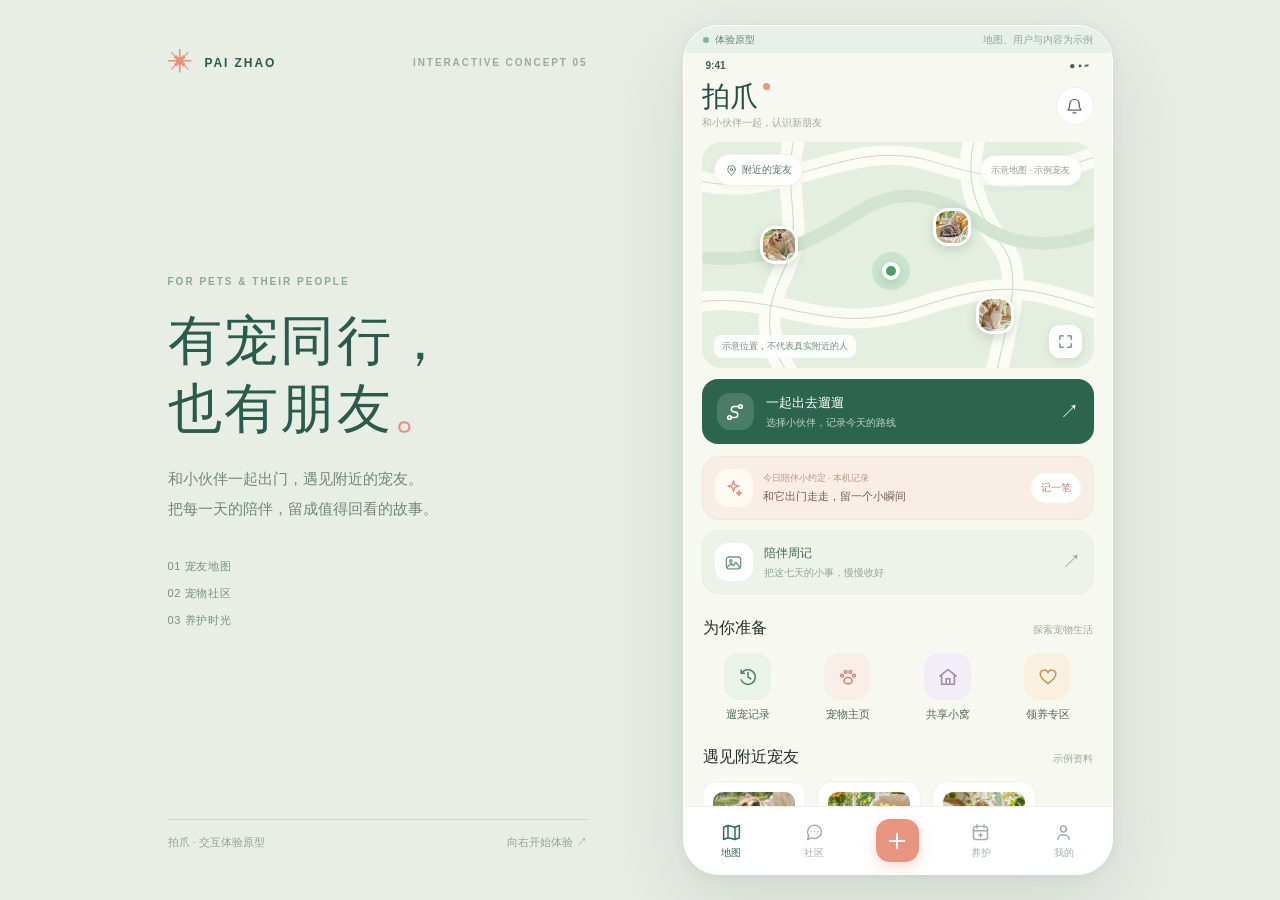
==== commit 32b24af5: "Compress large photos locally in Paizhua prototype" ====
--- a/paizhua/index.html
+++ b/paizhua/index.html
@@ -3,18 +3,18 @@
 <head>
   <meta charset="utf-8"><meta name="viewport" content="width=device-width,initial-scale=1,viewport-fit=cover">
   <meta name="theme-color" content="#f8f8f3"><title>拍爪 · 宠物交友体验原型</title>
-  <link rel="stylesheet" href="style.css?v=4">
+  <link rel="stylesheet" href="style.css?v=5">
 </head>
 <body>
   <main class="stage">
     <aside class="editorial">
-      <div class="editorial-brand"><span class="editorial-star">✳</span> PAI ZHAO <span class="v-label">INTERACTIVE CONCEPT 04</span></div>
+      <div class="editorial-brand"><span class="editorial-star">✳</span> PAI ZHAO <span class="v-label">INTERACTIVE CONCEPT 05</span></div>
       <div class="editorial-copy"><p class="eyebrow">FOR PETS & THEIR PEOPLE</p><h1>有宠同行，<br>也有朋友<span>。</span></h1><p>和小伙伴一起出门，遇见附近的宠友。<br>把每一天的陪伴，留成值得回看的故事。</p><div class="concept-list"><span>01 宠友地图</span><span>02 宠物社区</span><span>03 养护时光</span></div></div>
       <div class="editorial-footer"><span>拍爪 · 交互体验原型</span><span>向右开始体验 ↗</span></div>
     </aside>
     <section class="phone" aria-label="拍爪手机体验界面"><div class="demo-ribbon"><span class="ribbon-dot"></span> 体验原型 <span>地图、用户与内容为示例</span></div><div id="app" class="app"></div></section>
   </main>
   <div id="toast" role="status" aria-live="polite"></div>
-  <script src="app.js?v=4"></script>
+  <script src="app.js?v=5"></script>
 </body>
 </html>
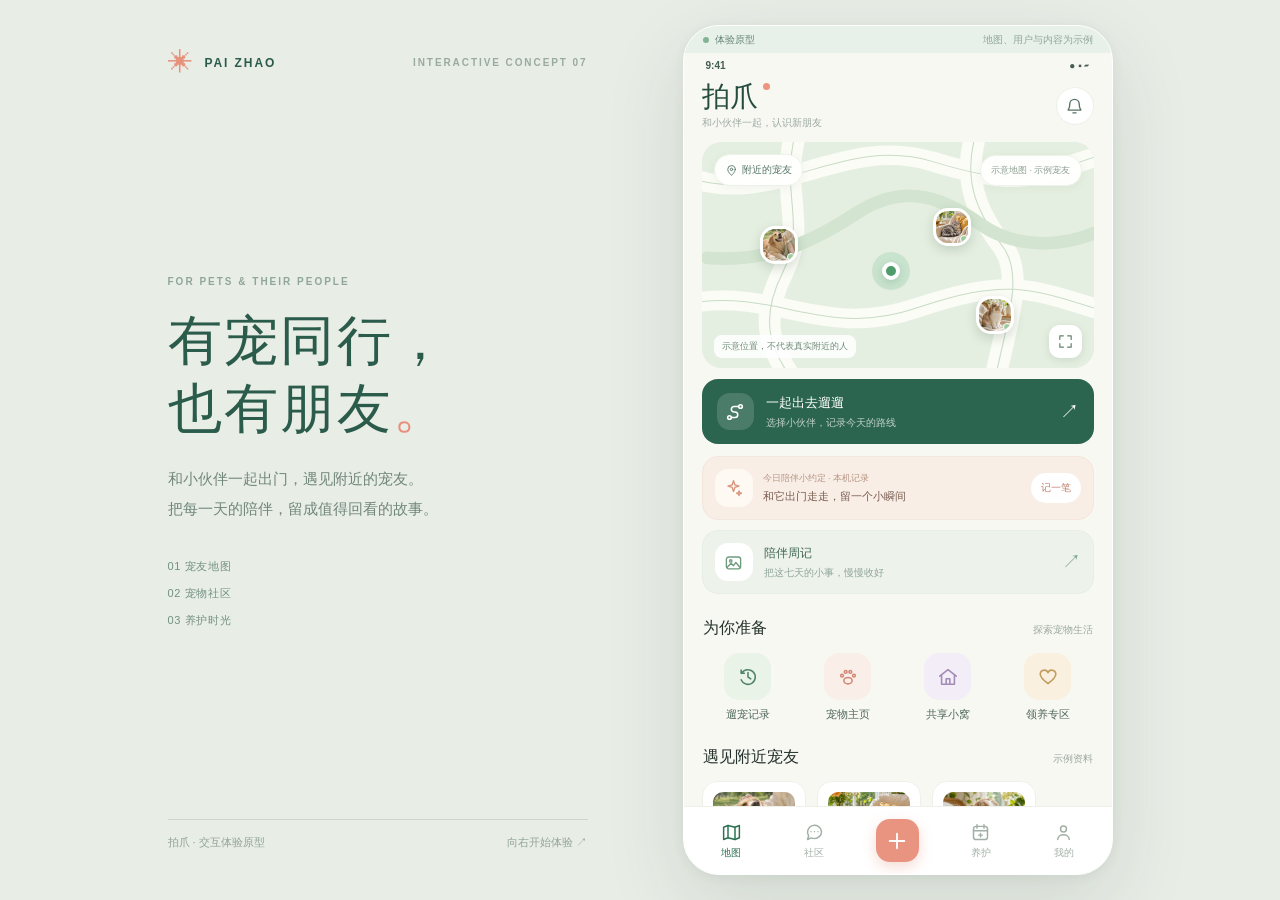
==== commit edf8303d: "Add pet birthdays and grooming records" ====
--- a/paizhua/index.html
+++ b/paizhua/index.html
@@ -3,18 +3,18 @@
 <head>
   <meta charset="utf-8"><meta name="viewport" content="width=device-width,initial-scale=1,viewport-fit=cover">
   <meta name="theme-color" content="#f8f8f3"><title>拍爪 · 宠物交友体验原型</title>
-  <link rel="stylesheet" href="style.css?v=5">
+  <link rel="stylesheet" href="style.css?v=7">
 </head>
 <body>
   <main class="stage">
     <aside class="editorial">
-      <div class="editorial-brand"><span class="editorial-star">✳</span> PAI ZHAO <span class="v-label">INTERACTIVE CONCEPT 05</span></div>
+      <div class="editorial-brand"><span class="editorial-star">✳</span> PAI ZHAO <span class="v-label">INTERACTIVE CONCEPT 07</span></div>
       <div class="editorial-copy"><p class="eyebrow">FOR PETS & THEIR PEOPLE</p><h1>有宠同行，<br>也有朋友<span>。</span></h1><p>和小伙伴一起出门，遇见附近的宠友。<br>把每一天的陪伴，留成值得回看的故事。</p><div class="concept-list"><span>01 宠友地图</span><span>02 宠物社区</span><span>03 养护时光</span></div></div>
       <div class="editorial-footer"><span>拍爪 · 交互体验原型</span><span>向右开始体验 ↗</span></div>
     </aside>
     <section class="phone" aria-label="拍爪手机体验界面"><div class="demo-ribbon"><span class="ribbon-dot"></span> 体验原型 <span>地图、用户与内容为示例</span></div><div id="app" class="app"></div></section>
   </main>
   <div id="toast" role="status" aria-live="polite"></div>
-  <script src="app.js?v=5"></script>
+  <script src="app.js?v=7"></script>
 </body>
 </html>
--- a/paizhua/style.css
+++ b/paizhua/style.css
@@ -40,3 +40,7 @@
 .weekly-hero{margin-top:15px;padding:18px;border-radius:21px;background:#e0efe3;position:relative;overflow:hidden}.weekly-hero:after{content:'✳';position:absolute;right:21px;top:48px;font-size:20px;color:#e8aa95}.weekly-hero-top{display:flex;justify-content:space-between;color:#80a68d;font-size:9px;letter-spacing:.08em;font-weight:750}.weekly-hero-main{display:flex;align-items:center;justify-content:space-between;gap:8px;padding:23px 0}.weekly-hero-main small{font-size:10px;color:#70947e}.weekly-hero-main h2{font:700 22px/1.4 'Songti SC','SimSun',serif;color:#365b48;margin:9px 0}.weekly-hero-main p{font-size:10px;color:#8ca795;margin:0}.weekly-hero-main img{width:89px;height:102px;object-fit:cover;border-radius:32px 32px 32px 8px;transform:rotate(5deg);border:4px solid #f8fbf5;box-shadow:0 8px 20px #658d6d2b}.weekly-stats{display:grid;grid-template-columns:repeat(4,1fr);text-align:center;border-radius:14px;background:#ffffffa8;padding:12px 4px}.weekly-stats div+div{border-left:1px solid #e0ebe1}.weekly-stats strong,.weekly-stats small{display:block}.weekly-stats strong{color:#4c775c;font-size:17px;line-height:1}.weekly-stats small{font-size:9px;color:#91a797;margin-top:6px;white-space:nowrap}
 .weekly-list{display:flex;flex-direction:column;gap:8px}.weekly-event{width:100%;display:flex;align-items:center;gap:10px;text-align:left;padding:12px}.weekly-event-icon{width:38px;height:38px;border-radius:13px;background:#eaf3e9;color:#6f9d7f;display:grid;place-items:center;flex:none}.weekly-event-icon.post{background:#fbede5;color:#d4917b}.weekly-event-icon.health{background:#efedf8;color:#9c91b5}.weekly-event-icon.daily{background:#fbf1df;color:#c6a06f}.weekly-event-icon svg{width:19px;height:19px}.weekly-event-text{min-width:0;flex:1}.weekly-event-text strong,.weekly-event-text small{display:block}.weekly-event-text strong{font-size:11px;overflow:hidden;text-overflow:ellipsis;white-space:nowrap}.weekly-event-text small{font-size:10px;color:#9faea3;margin-top:4px}.weekly-event-date{font-size:10px;color:#a6b4a8;white-space:nowrap}.weekly-empty{background:#fff;border:1px solid #edf1ea;text-align:center;border-radius:18px;padding:27px 16px}.weekly-empty>span{display:block;color:#dba08a;font-size:23px}.weekly-empty strong{display:block;font-size:13px;color:#53745d;margin-top:8px}.weekly-empty p{font-size:10px;color:#9eaea1;line-height:1.8}.weekly-empty button{font-size:11px;color:#6b9b7b;margin-top:4px}.weekly-share{margin-top:19px}.weekly-preview-intro{padding:17px 0 8px}.weekly-preview-intro>span{font-size:9px;letter-spacing:.15em;color:#8dab99;font-weight:750}.weekly-preview-intro h2{font:700 24px/1.4 'Songti SC','SimSun',serif;color:#416650;margin:12px 0}.weekly-preview-intro p{font-size:11px;color:#93a799;line-height:1.7}.field textarea.weekly-text{min-height:190px;font-size:12px;line-height:1.9}
 @media(max-width:350px){.weekly-hero{padding:15px}.weekly-hero-main h2{font-size:20px}.weekly-hero-main img{width:75px;height:88px}.weekly-stats small{font-size:8px}}
+.pet-card .bar{display:grid;grid-template-columns:repeat(3,minmax(0,1fr))}
+.pet-card .bar button{min-width:0;padding:10px 5px}
+.field .birthday-switch{display:flex;align-items:flex-start;gap:8px;margin-top:10px;font-size:10px;font-weight:400;line-height:1.6;color:#7f9987}
+.field .birthday-switch input{display:inline-block;width:auto;margin:2px 0 0;accent-color:#72a185}
